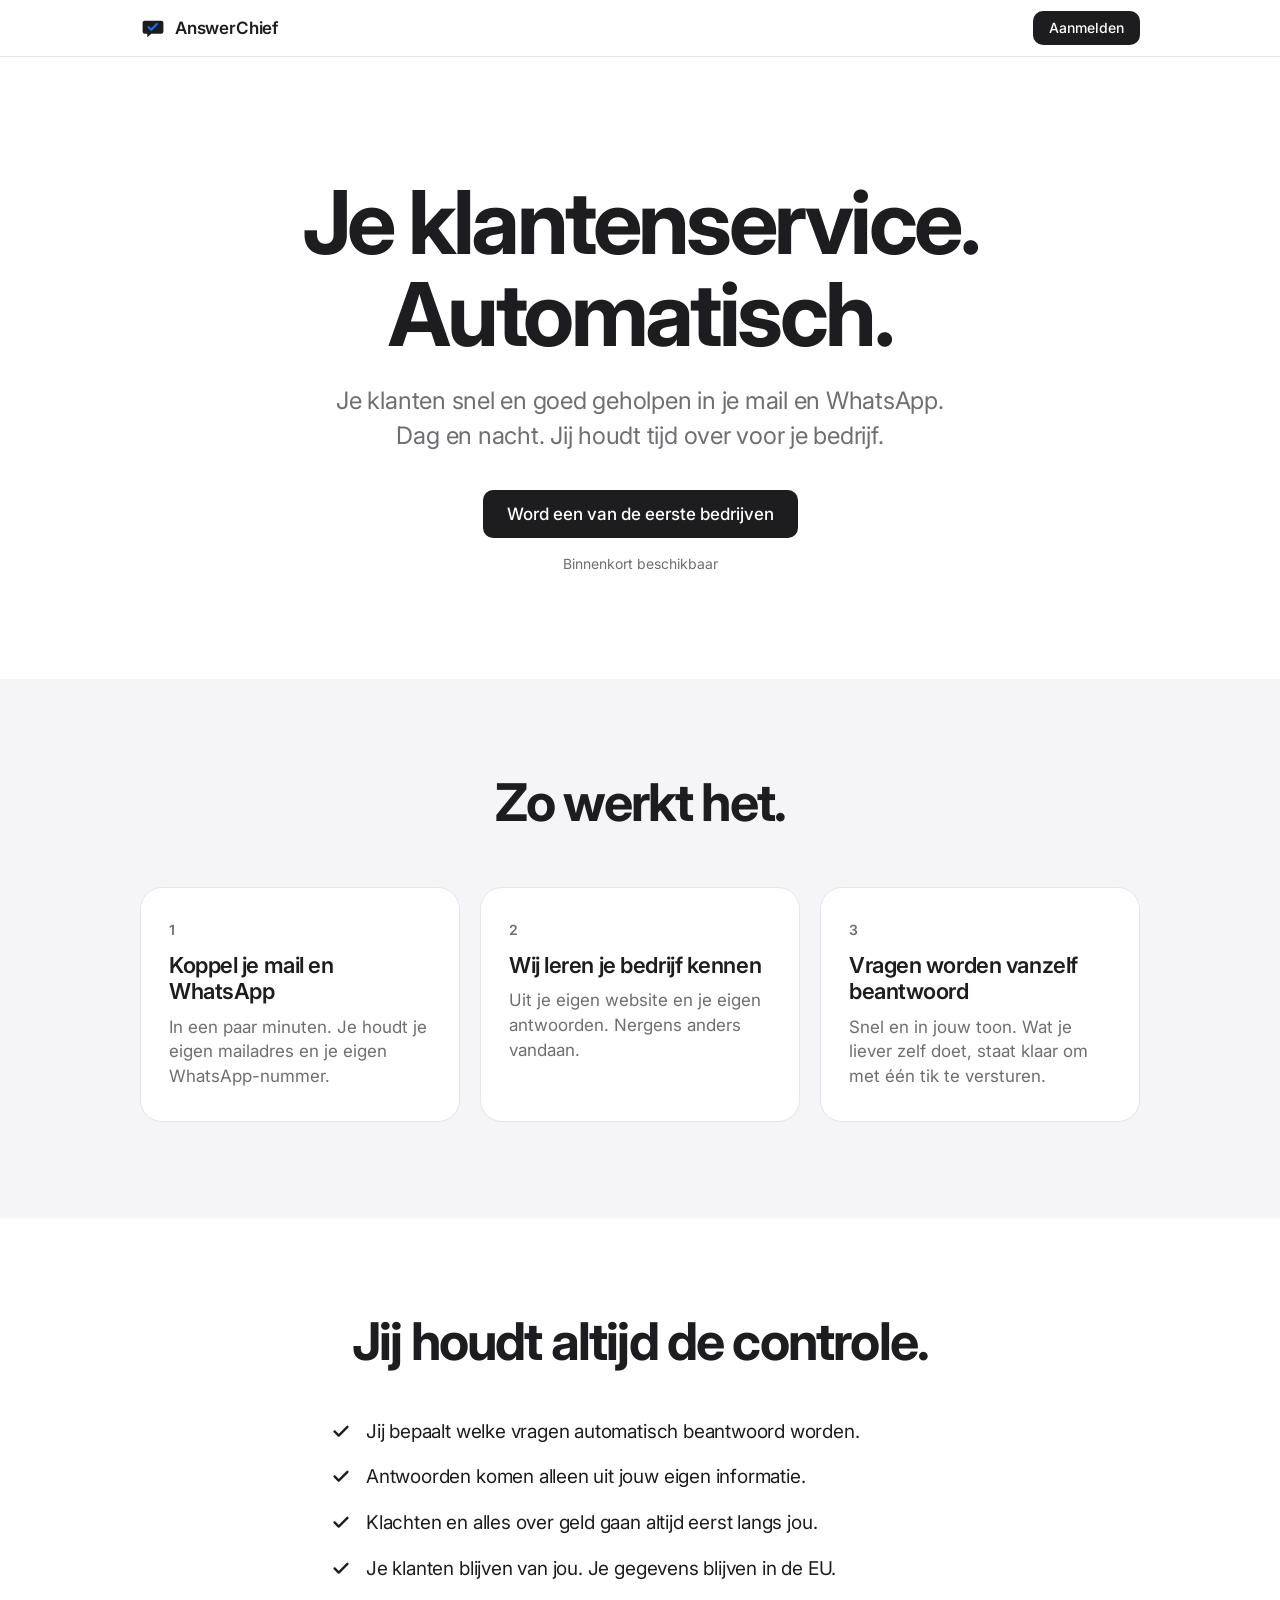
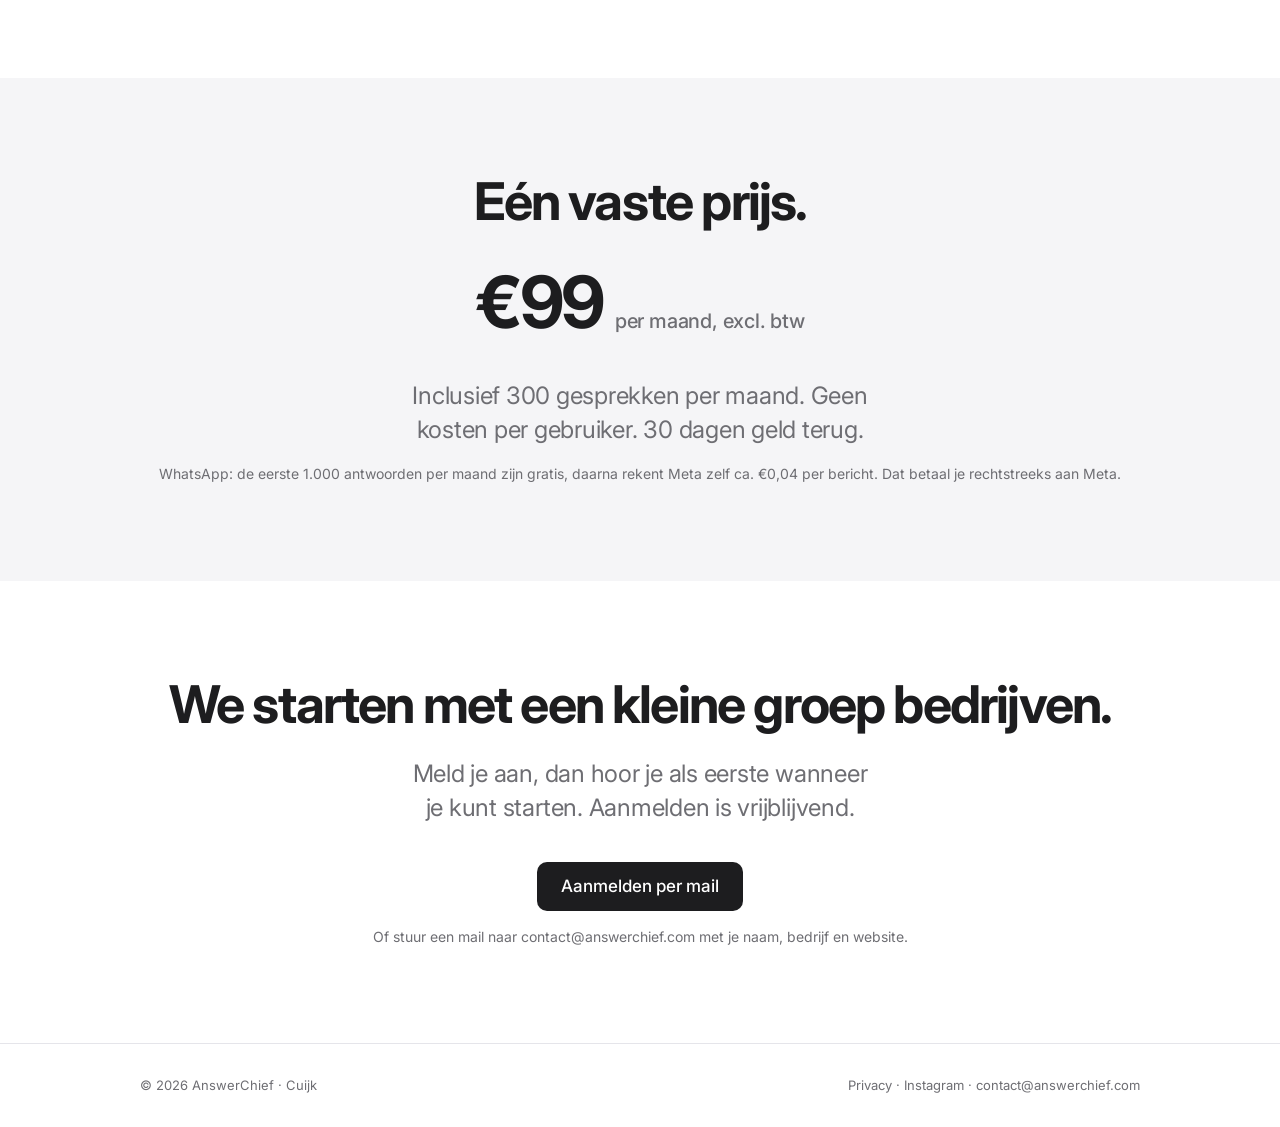
==== index.html @ 8c56862a "Add files via upload" ====
<!doctype html>
<html lang="nl">
<head>
<meta charset="utf-8">
<meta name="viewport" content="width=device-width,initial-scale=1,viewport-fit=cover">
<title>AnswerChief – Je klantenservice, automatisch</title>
<meta name="description" content="AnswerChief maakt je klantenservice in mail en WhatsApp automatisch. Je klanten snel en goed geholpen, jij tijd voor je bedrijf.">
<link rel="icon" href="logo.svg" type="image/svg+xml">
<link rel="preconnect" href="https://fonts.googleapis.com"><link rel="preconnect" href="https://fonts.gstatic.com" crossorigin>
<link rel="stylesheet" href="https://fonts.googleapis.com/css2?family=Inter:wght@400;500;600;700&display=swap">
<link rel="stylesheet" href="style.css">
<meta property="og:title" content="AnswerChief – Je klantenservice, automatisch">
<meta property="og:description" content="Je klanten snel en goed geholpen in je mail en WhatsApp. Jij tijd voor je bedrijf.">
</head>
<body>
<nav><div class="wrap"><a class="brand" href="/"><img src="logo.svg" alt="">AnswerChief</a><a class="btn small" href="#aanmelden">Aanmelden</a></div></nav>

<header class="hero center"><div class="wrap">
  <h1>Je klantenservice.<br>Automatisch.</h1>
  <p class="lead">Je klanten snel en goed geholpen in je mail en WhatsApp. Dag en nacht. Jij houdt tijd over voor je bedrijf.</p>
  <a class="btn" href="#aanmelden">Word een van de eerste bedrijven</a>
  <p class="note">Binnenkort beschikbaar</p>
</div></header>

<section class="soft center"><div class="wrap">
  <h2>Zo werkt het.</h2>
  <div class="grid">
    <div class="card"><div class="num">1</div><h3>Koppel je mail en WhatsApp</h3><p>In een paar minuten. Je houdt je eigen mailadres en je eigen WhatsApp-nummer.</p></div>
    <div class="card"><div class="num">2</div><h3>Wij leren je bedrijf kennen</h3><p>Uit je eigen website en je eigen antwoorden. Nergens anders vandaan.</p></div>
    <div class="card"><div class="num">3</div><h3>Vragen worden vanzelf beantwoord</h3><p>Snel en in jouw toon. Wat je liever zelf doet, staat klaar om met één tik te versturen.</p></div>
  </div>
</div></section>

<section class="center"><div class="wrap">
  <h2>Jij houdt altijd de controle.</h2>
  <ul class="list">
    <li>Jij bepaalt welke vragen automatisch beantwoord worden.</li>
    <li>Antwoorden komen alleen uit jouw eigen informatie.</li>
    <li>Klachten en alles over geld gaan altijd eerst langs jou.</li>
    <li>Je klanten blijven van jou. Je gegevens blijven in de EU.</li>
  </ul>
</div></section>

<section class="soft center"><div class="wrap">
  <h2>Eén vaste prijs.</h2>
  <p class="price">€99 <span>per maand, excl. btw</span></p>
  <p class="lead">Inclusief 300 gesprekken per maand. Geen kosten per gebruiker. 30 dagen geld terug.</p>
  <p class="note">WhatsApp: de eerste 1.000 antwoorden per maand zijn gratis, daarna rekent Meta zelf ca. €0,04 per bericht. Dat betaal je rechtstreeks aan Meta.</p>
</div></section>

<section class="center" id="aanmelden"><div class="wrap">
  <h2>We starten met een kleine groep bedrijven.</h2>
  <p class="lead">Meld je aan, dan hoor je als eerste wanneer je kunt starten. Aanmelden is vrijblijvend.</p>
  <a class="btn" href="mailto:contact@answerchief.com?subject=Aanmelden%20AnswerChief&amp;body=Naam%3A%0ABedrijf%3A%0AWebsite%3A%0AMail%2C%20WhatsApp%20of%20allebei%3A%0AOngeveer%20hoeveel%20klantvragen%20per%20week%3A%0A">Aanmelden per mail</a>
  <p class="note">Of stuur een mail naar contact@answerchief.com met je naam, bedrijf en website.</p>
</div></section>

<footer><div class="wrap">
  <span>© 2026 AnswerChief · Cuijk</span>
  <span><a href="privacy.html">Privacy</a> · <a href="https://instagram.com/answerchief" target="_blank" rel="noopener">Instagram</a> · contact@answerchief.com</span>
</div></footer>
</body>
</html>
---- style.css ----
:root{--bg:#FFFFFF;--soft:#F5F5F7;--ink:#1D1D1F;--muted:#6E6E73;--line:#E5E5EA;--accent:#1D1D1F}
*{box-sizing:border-box;margin:0;padding:0}
html{-webkit-text-size-adjust:100%}
body{font-family:Inter,-apple-system,BlinkMacSystemFont,Helvetica,Arial,sans-serif;-webkit-font-smoothing:antialiased;color:var(--ink);background:var(--bg);line-height:1.45;font-size:17px}
a{color:inherit}
.wrap{max-width:1040px;margin:0 auto;padding-left:max(20px,env(safe-area-inset-left));padding-right:max(20px,env(safe-area-inset-right))}
nav{position:sticky;top:0;z-index:10;background:rgba(255,255,255,.85);backdrop-filter:saturate(180%) blur(16px);-webkit-backdrop-filter:saturate(180%) blur(16px);border-bottom:1px solid var(--line)}
nav .wrap{display:flex;justify-content:space-between;align-items:center;height:56px}
.brand{display:flex;align-items:center;gap:9px;font-weight:600;letter-spacing:-.01em;text-decoration:none;font-size:17px}
.brand img{width:26px;height:26px}
.btn{display:inline-block;background:var(--accent);color:#fff;text-decoration:none;font-weight:500;border-radius:10px;padding:12px 24px;font-size:17px;transition:opacity .15s}
.btn:hover{opacity:.88}
.btn.small{padding:7px 16px;font-size:14px}
section{padding-block:96px}
.soft{background:var(--soft)}
.center{text-align:center}
.hero{padding-block:120px 104px}
h1{font-size:clamp(34px,9.4vw,88px);font-weight:700;line-height:1.04;letter-spacing:-.04em;text-wrap:balance}
h2{font-size:clamp(32px,5vw,52px);font-weight:700;line-height:1.08;letter-spacing:-.035em;text-wrap:balance}
.lead{font-size:clamp(19px,2.4vw,24px);color:var(--muted);margin:24px auto 0;max-width:640px;text-wrap:balance;letter-spacing:-.01em}
.hero .btn,.lead+.btn{margin-top:36px}
.note{margin-top:16px;font-size:14px;color:var(--muted)}
.grid{display:grid;grid-template-columns:repeat(3,1fr);gap:20px;margin-top:56px}
.card{background:#fff;border:1px solid var(--line);border-radius:22px;padding:32px 28px;text-align:left}
.num{font-size:14px;font-weight:600;letter-spacing:.08em;color:var(--muted)}
.card h3{font-size:22px;font-weight:600;letter-spacing:-.02em;margin-top:12px;line-height:1.2}
.card p{color:var(--muted);margin-top:10px}
.list{list-style:none;max-width:620px;margin:48px auto 0;text-align:left;display:grid;gap:18px}
.list li{display:flex;gap:14px;font-size:19px;letter-spacing:-.01em}
.list li::before{content:"";flex:none;width:22px;height:22px;margin-top:2px;background:url("data:image/svg+xml,%3Csvg xmlns='http://www.w3.org/2000/svg' viewBox='0 0 24 24'%3E%3Cpath d='M5 12.5l4.5 4.5L19 7.5' fill='none' stroke='%231D1D1F' stroke-width='2.6' stroke-linecap='round' stroke-linejoin='round'/%3E%3C/svg%3E") no-repeat center/contain}
.price{font-size:clamp(44px,7vw,72px);font-weight:700;letter-spacing:-.04em;margin-top:20px}
.price span{font-size:20px;font-weight:500;color:var(--muted);letter-spacing:-.01em}
footer{border-top:1px solid var(--line);padding-block:32px;font-size:13px;color:var(--muted)}
footer .wrap{display:flex;flex-wrap:wrap;gap:8px 24px;justify-content:space-between}
footer a{text-decoration:none}
footer a:hover{text-decoration:underline}
.doc{max-width:680px;padding-block:72px}
.doc h1{font-size:clamp(36px,6vw,52px)}
.doc h2{font-size:22px;letter-spacing:-.02em;margin-top:36px}
.doc p,.doc li{margin-top:12px;color:#3A3A3C}
.doc ul{padding-left:20px}
@media (max-width:760px){.grid{grid-template-columns:1fr}section{padding-block:72px}.hero{padding-block:88px 80px}}
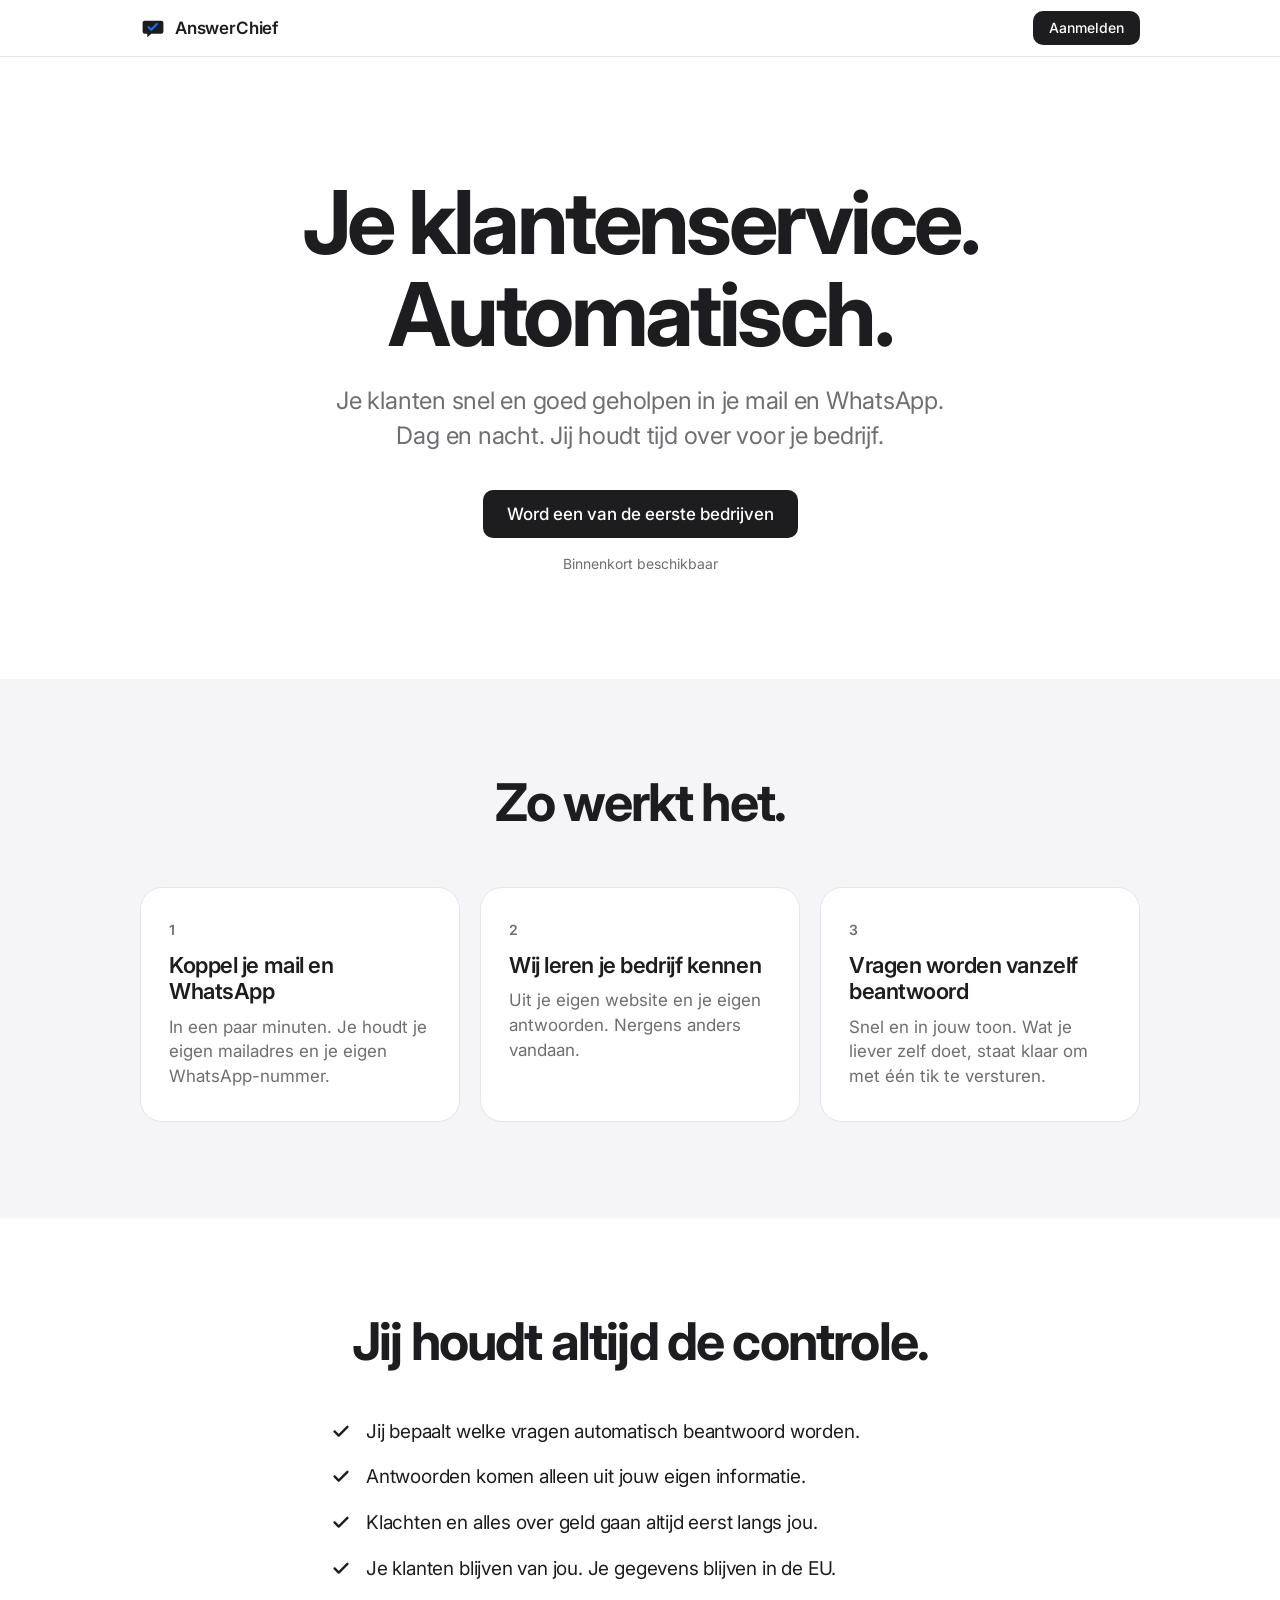
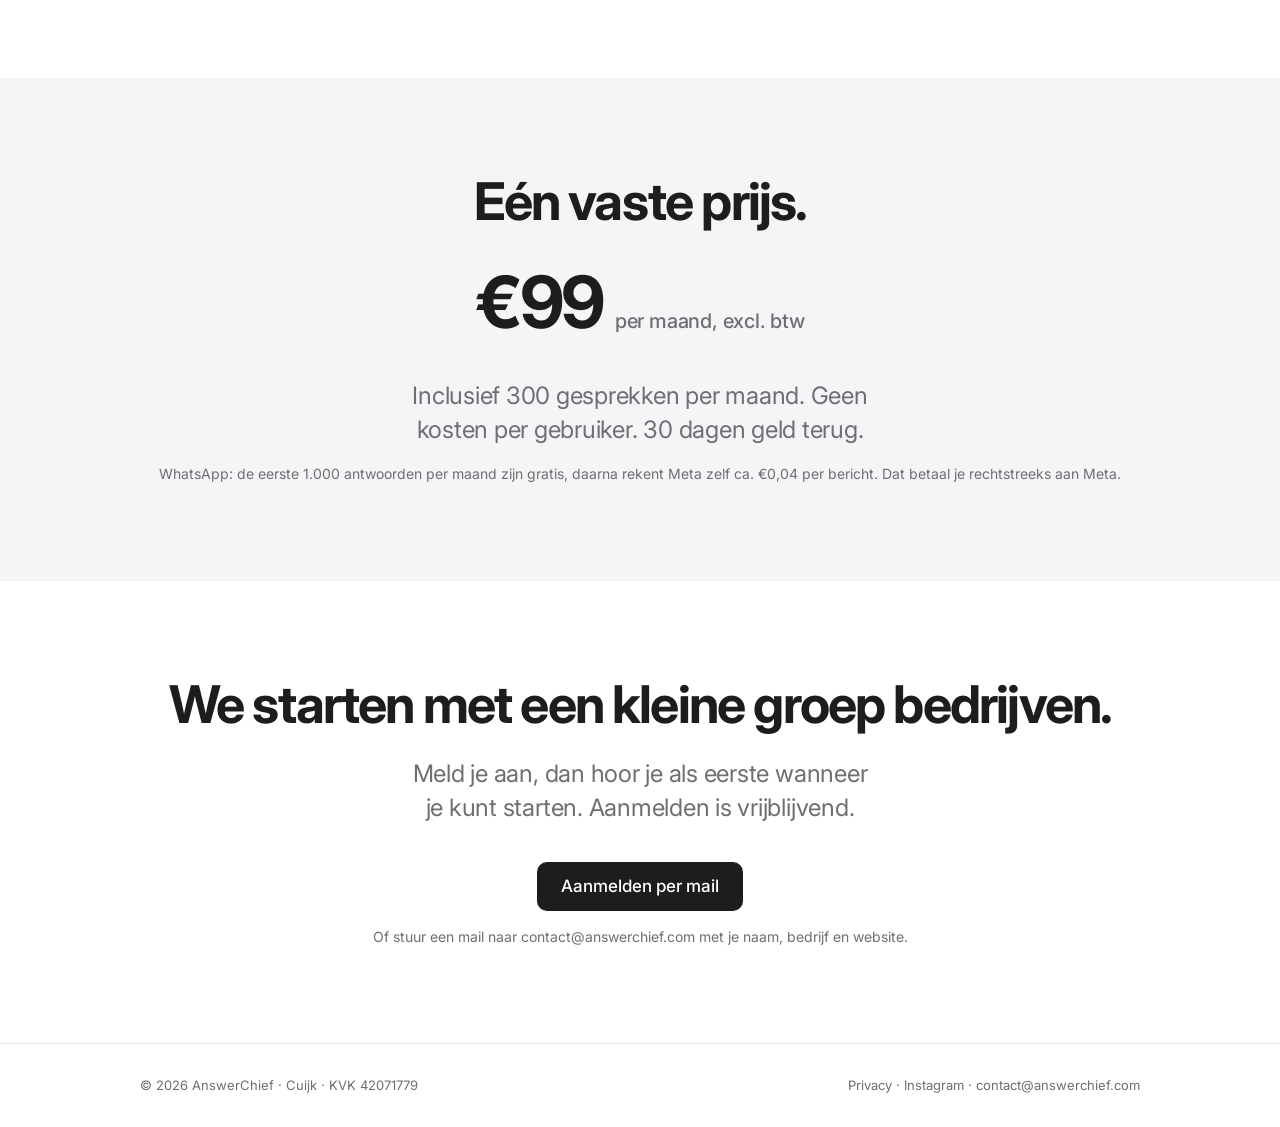
==== commit 1fc0fde0: "Add files via upload" ====
--- a/index.html
+++ b/index.html
@@ -56,7 +56,7 @@
 </div></section>
 
 <footer><div class="wrap">
-  <span>© 2026 AnswerChief · Cuijk</span>
+  <span>© 2026 AnswerChief · Cuijk · KVK 42071779</span>
   <span><a href="privacy.html">Privacy</a> · <a href="https://instagram.com/answerchief" target="_blank" rel="noopener">Instagram</a> · contact@answerchief.com</span>
 </div></footer>
 </body>
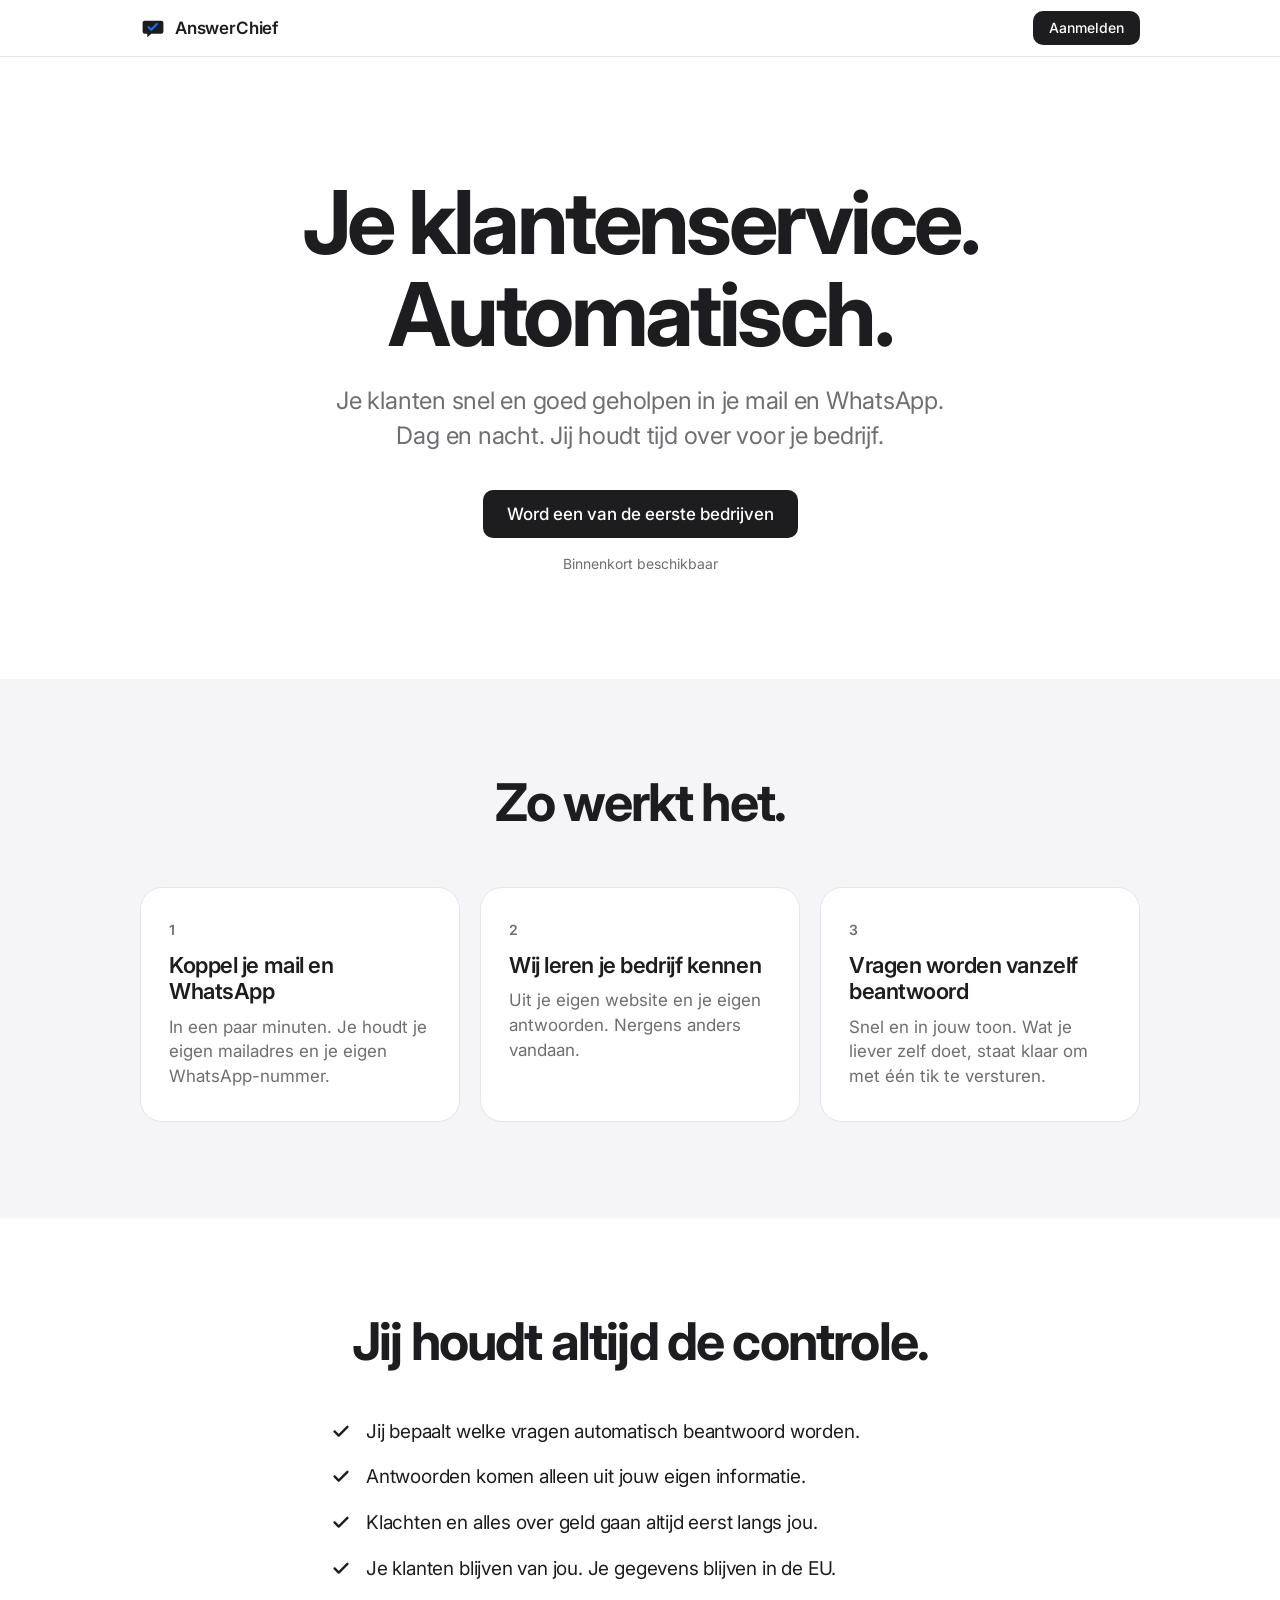
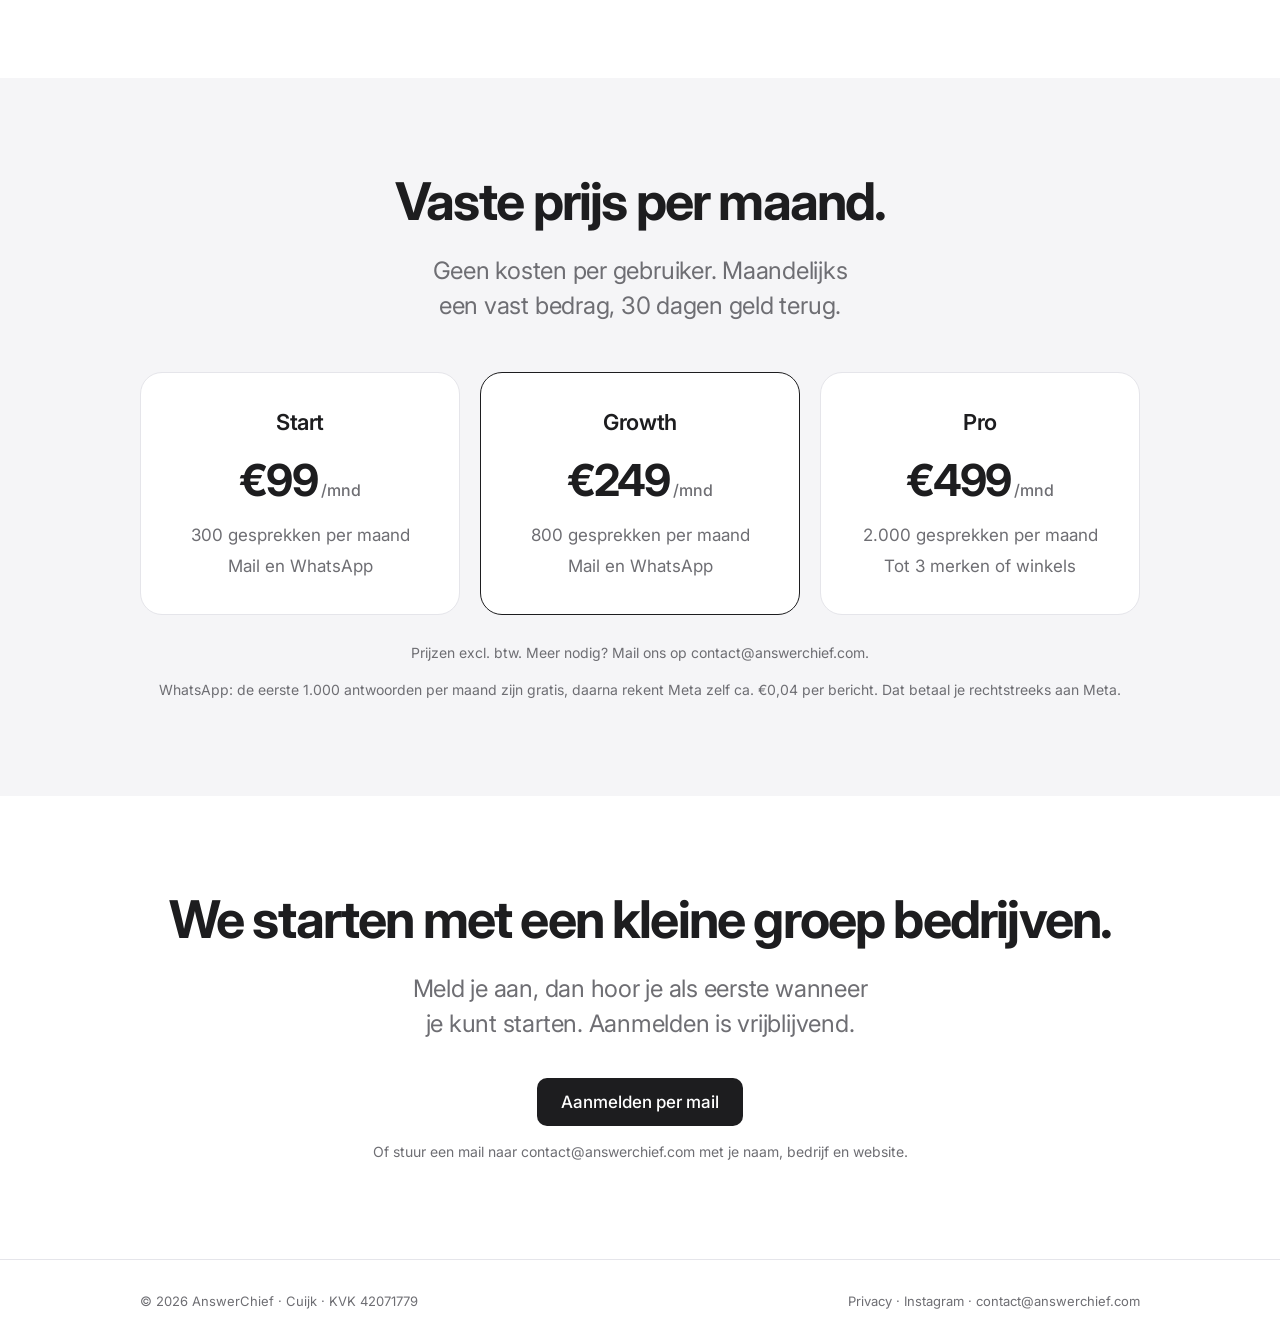
==== commit d8a745ea: "Add files via upload" ====
--- a/index.html
+++ b/index.html
@@ -42,9 +42,14 @@
 </div></section>
 
 <section class="soft center"><div class="wrap">
-  <h2>Eén vaste prijs.</h2>
-  <p class="price">€99 <span>per maand, excl. btw</span></p>
-  <p class="lead">Inclusief 300 gesprekken per maand. Geen kosten per gebruiker. 30 dagen geld terug.</p>
+  <h2>Vaste prijs per maand.</h2>
+  <p class="lead">Geen kosten per gebruiker. Maandelijks een vast bedrag, 30 dagen geld terug.</p>
+  <div class="grid plans">
+    <div class="card plan"><h3>Start</h3><p class="amount">€99<span> /mnd</span></p><p>300 gesprekken per maand</p><p>Mail en WhatsApp</p></div>
+    <div class="card plan pop"><h3>Growth</h3><p class="amount">€249<span> /mnd</span></p><p>800 gesprekken per maand</p><p>Mail en WhatsApp</p></div>
+    <div class="card plan"><h3>Pro</h3><p class="amount">€499<span> /mnd</span></p><p>2.000 gesprekken per maand</p><p>Tot 3 merken of winkels</p></div>
+  </div>
+  <p class="note">Prijzen excl. btw. Meer nodig? Mail ons op contact@answerchief.com.</p>
   <p class="note">WhatsApp: de eerste 1.000 antwoorden per maand zijn gratis, daarna rekent Meta zelf ca. €0,04 per bericht. Dat betaal je rechtstreeks aan Meta.</p>
 </div></section>
 
--- a/style.css
+++ b/style.css
@@ -40,3 +40,12 @@
 .doc p,.doc li{margin-top:12px;color:#3A3A3C}
 .doc ul{padding-left:20px}
 @media (max-width:760px){.grid{grid-template-columns:1fr}section{padding-block:72px}.hero{padding-block:88px 80px}}
+.plans{margin-top:48px;margin-bottom:28px}
+.plan{position:relative;text-align:center;padding:36px 24px}
+.plan h3{margin-top:0}
+.plan .amount{font-size:44px;font-weight:700;letter-spacing:-.04em;color:var(--ink);margin:14px 0 10px}
+.plan .amount span{font-size:16px;font-weight:500;color:var(--muted);letter-spacing:0}
+.plan p{margin-top:6px}
+.plan.pop{border:1.5px solid var(--ink)}
+.tag{position:absolute;top:-12px;left:50%;transform:translateX(-50%);background:var(--ink);color:#fff;font-size:12px;font-weight:600;letter-spacing:.04em;padding:4px 12px;border-radius:6px;white-space:nowrap}
+@media (max-width:760px){.plans{gap:28px}}
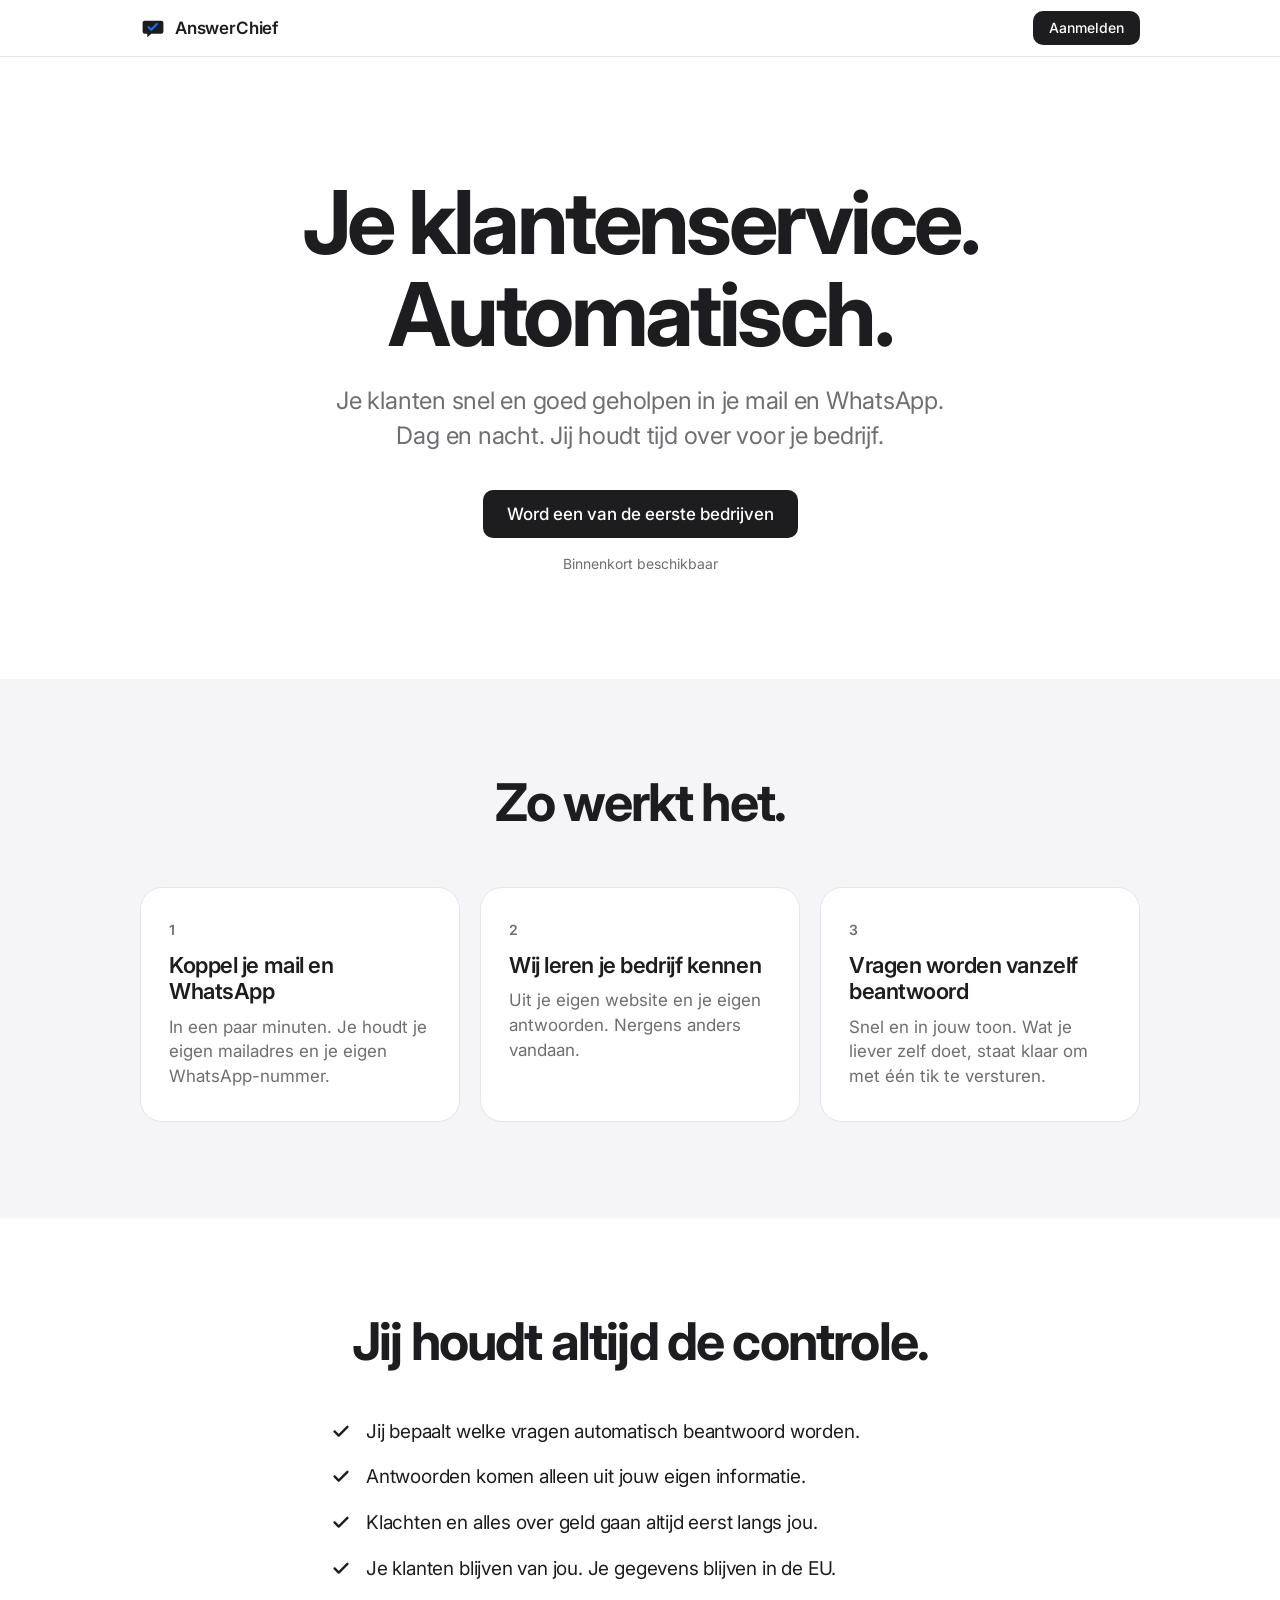
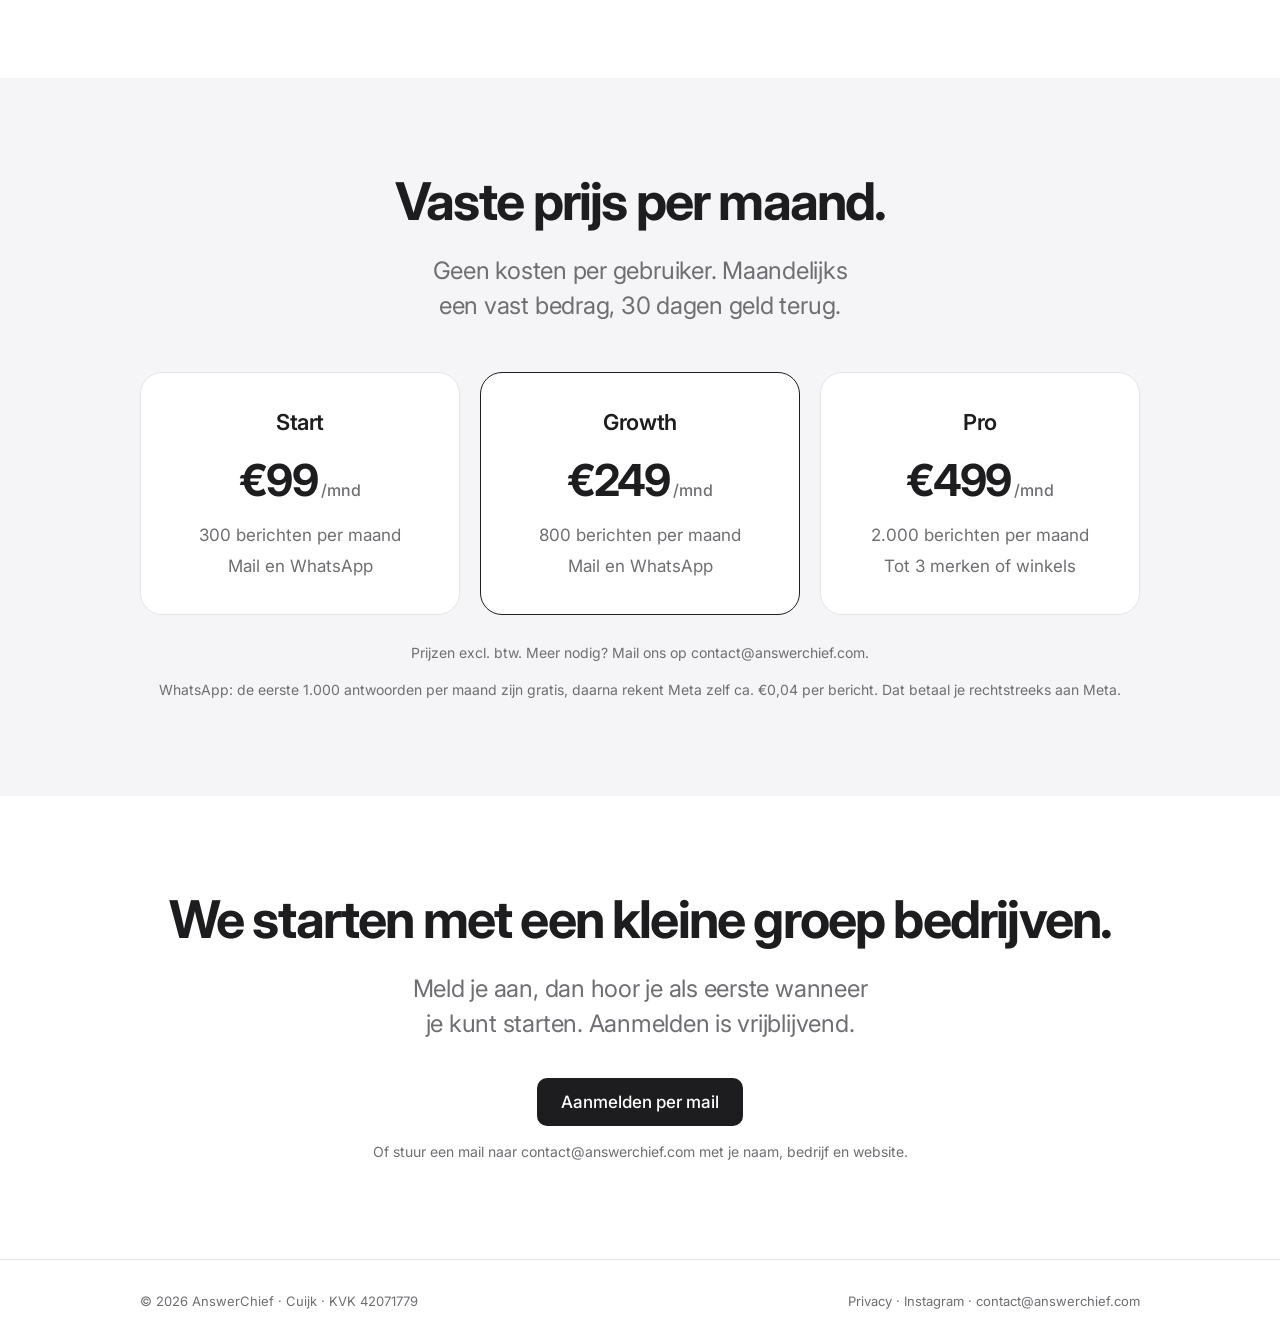
==== commit 89d0a677: "Add files via upload" ====
--- a/index.html
+++ b/index.html
@@ -45,9 +45,9 @@
   <h2>Vaste prijs per maand.</h2>
   <p class="lead">Geen kosten per gebruiker. Maandelijks een vast bedrag, 30 dagen geld terug.</p>
   <div class="grid plans">
-    <div class="card plan"><h3>Start</h3><p class="amount">€99<span> /mnd</span></p><p>300 gesprekken per maand</p><p>Mail en WhatsApp</p></div>
-    <div class="card plan pop"><h3>Growth</h3><p class="amount">€249<span> /mnd</span></p><p>800 gesprekken per maand</p><p>Mail en WhatsApp</p></div>
-    <div class="card plan"><h3>Pro</h3><p class="amount">€499<span> /mnd</span></p><p>2.000 gesprekken per maand</p><p>Tot 3 merken of winkels</p></div>
+    <div class="card plan"><h3>Start</h3><p class="amount">€99<span> /mnd</span></p><p>300 berichten per maand</p><p>Mail en WhatsApp</p></div>
+    <div class="card plan pop"><h3>Growth</h3><p class="amount">€249<span> /mnd</span></p><p>800 berichten per maand</p><p>Mail en WhatsApp</p></div>
+    <div class="card plan"><h3>Pro</h3><p class="amount">€499<span> /mnd</span></p><p>2.000 berichten per maand</p><p>Tot 3 merken of winkels</p></div>
   </div>
   <p class="note">Prijzen excl. btw. Meer nodig? Mail ons op contact@answerchief.com.</p>
   <p class="note">WhatsApp: de eerste 1.000 antwoorden per maand zijn gratis, daarna rekent Meta zelf ca. €0,04 per bericht. Dat betaal je rechtstreeks aan Meta.</p>
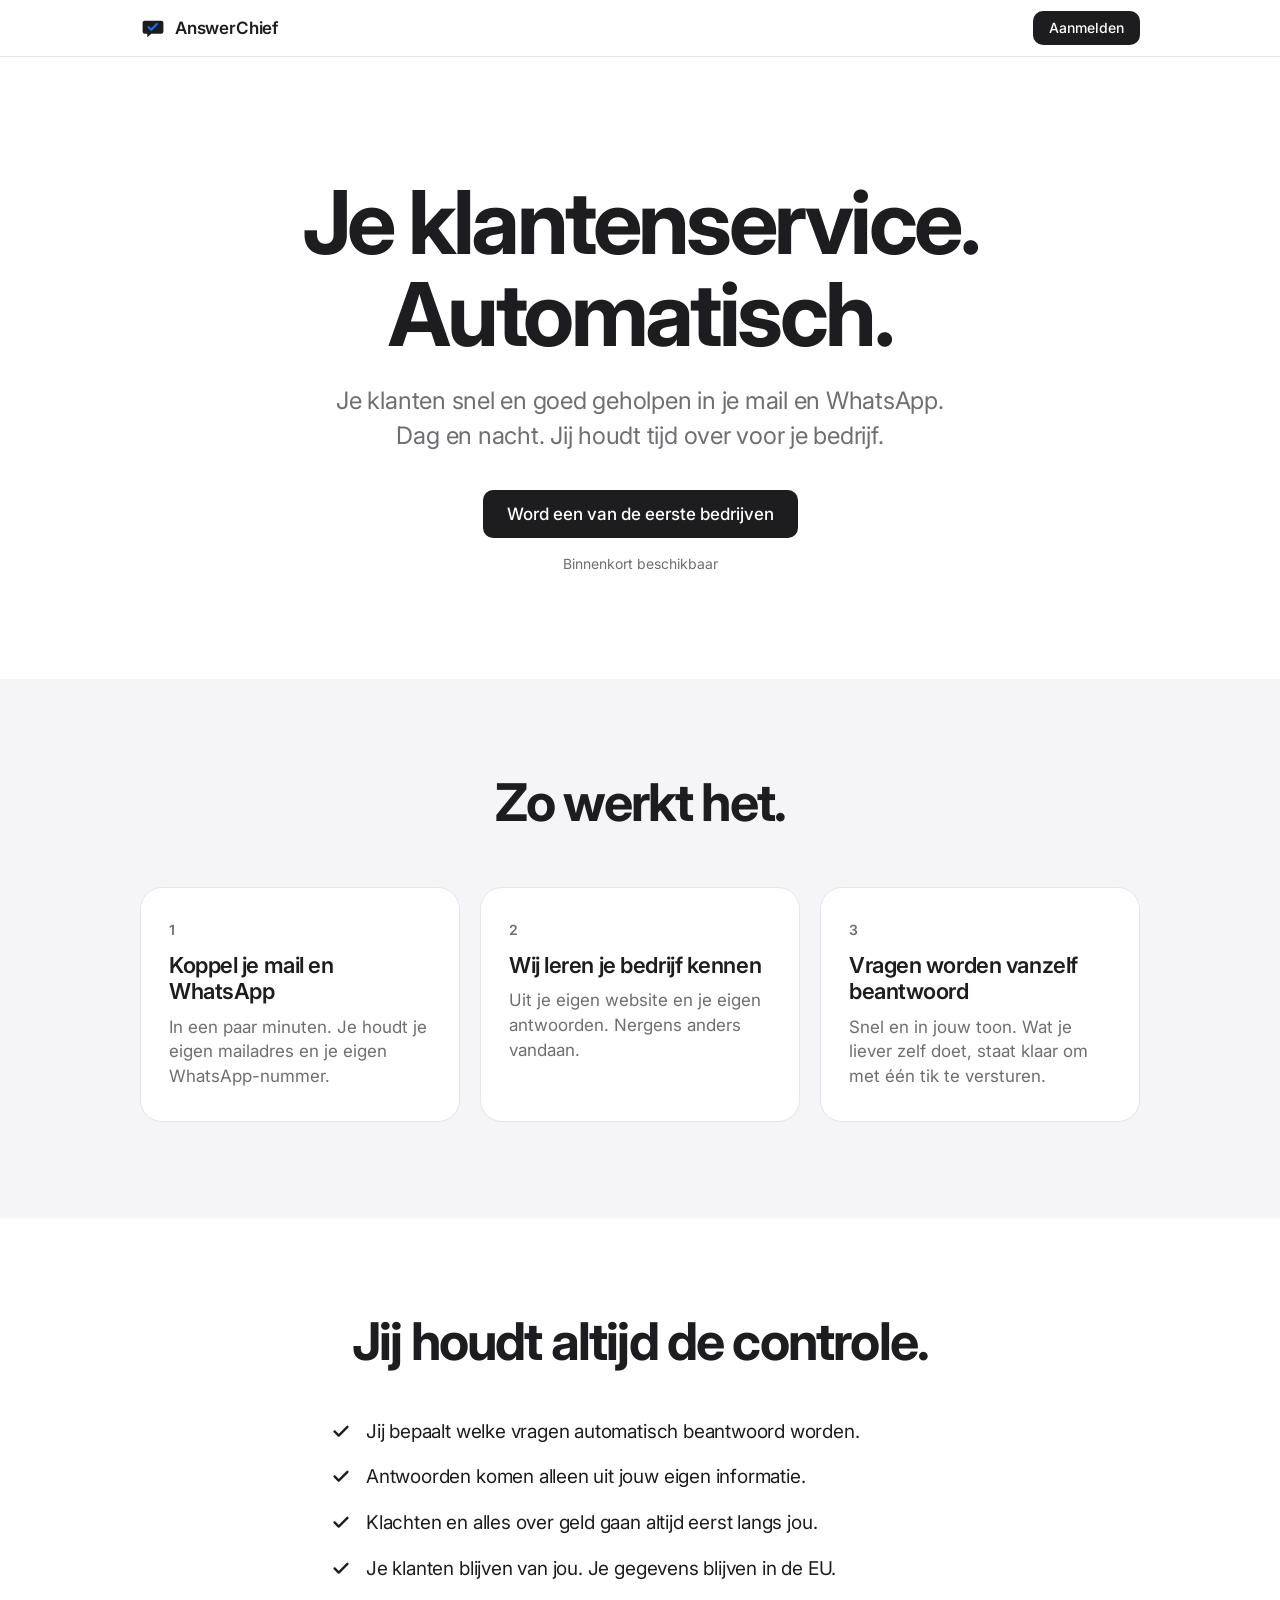
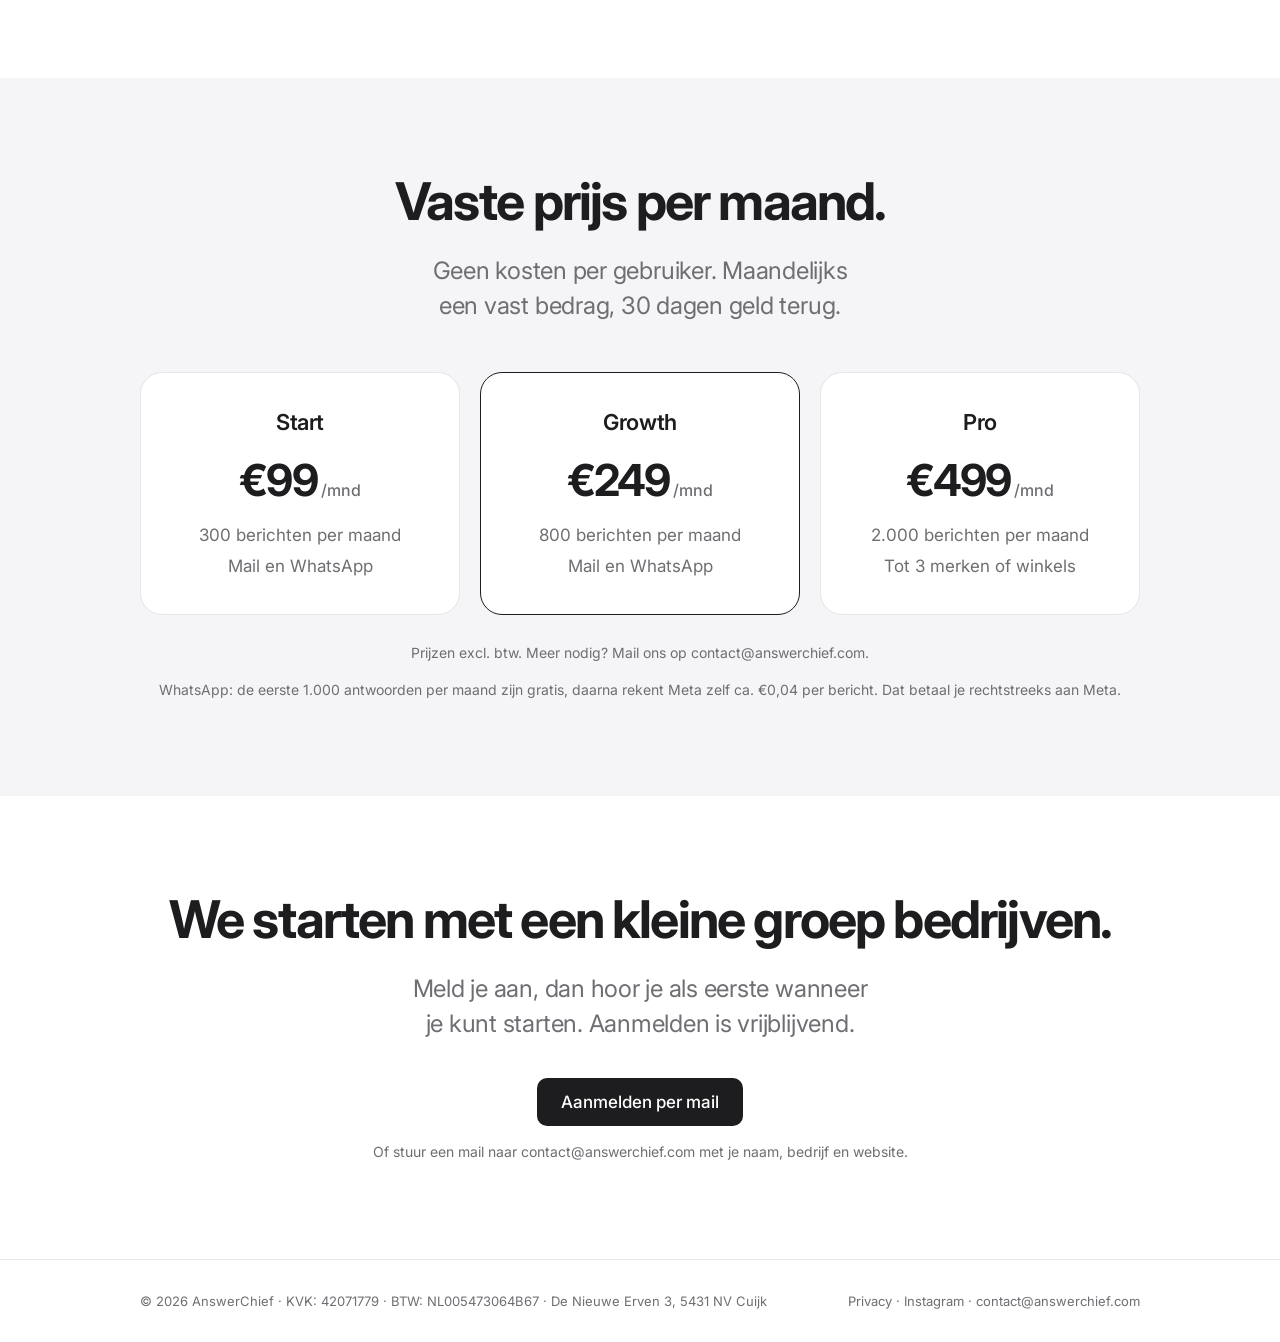
==== commit afc95638: "Footer: KVK, BTW en adres" ====
--- a/index.html
+++ b/index.html
@@ -61,7 +61,7 @@
 </div></section>
 
 <footer><div class="wrap">
-  <span>© 2026 AnswerChief · Cuijk · KVK 42071779</span>
+  <span>© 2026 AnswerChief · KVK: 42071779 · BTW: NL005473064B67 · De Nieuwe Erven 3, 5431 NV Cuijk</span>
   <span><a href="privacy.html">Privacy</a> · <a href="https://instagram.com/answerchief" target="_blank" rel="noopener">Instagram</a> · contact@answerchief.com</span>
 </div></footer>
 </body>
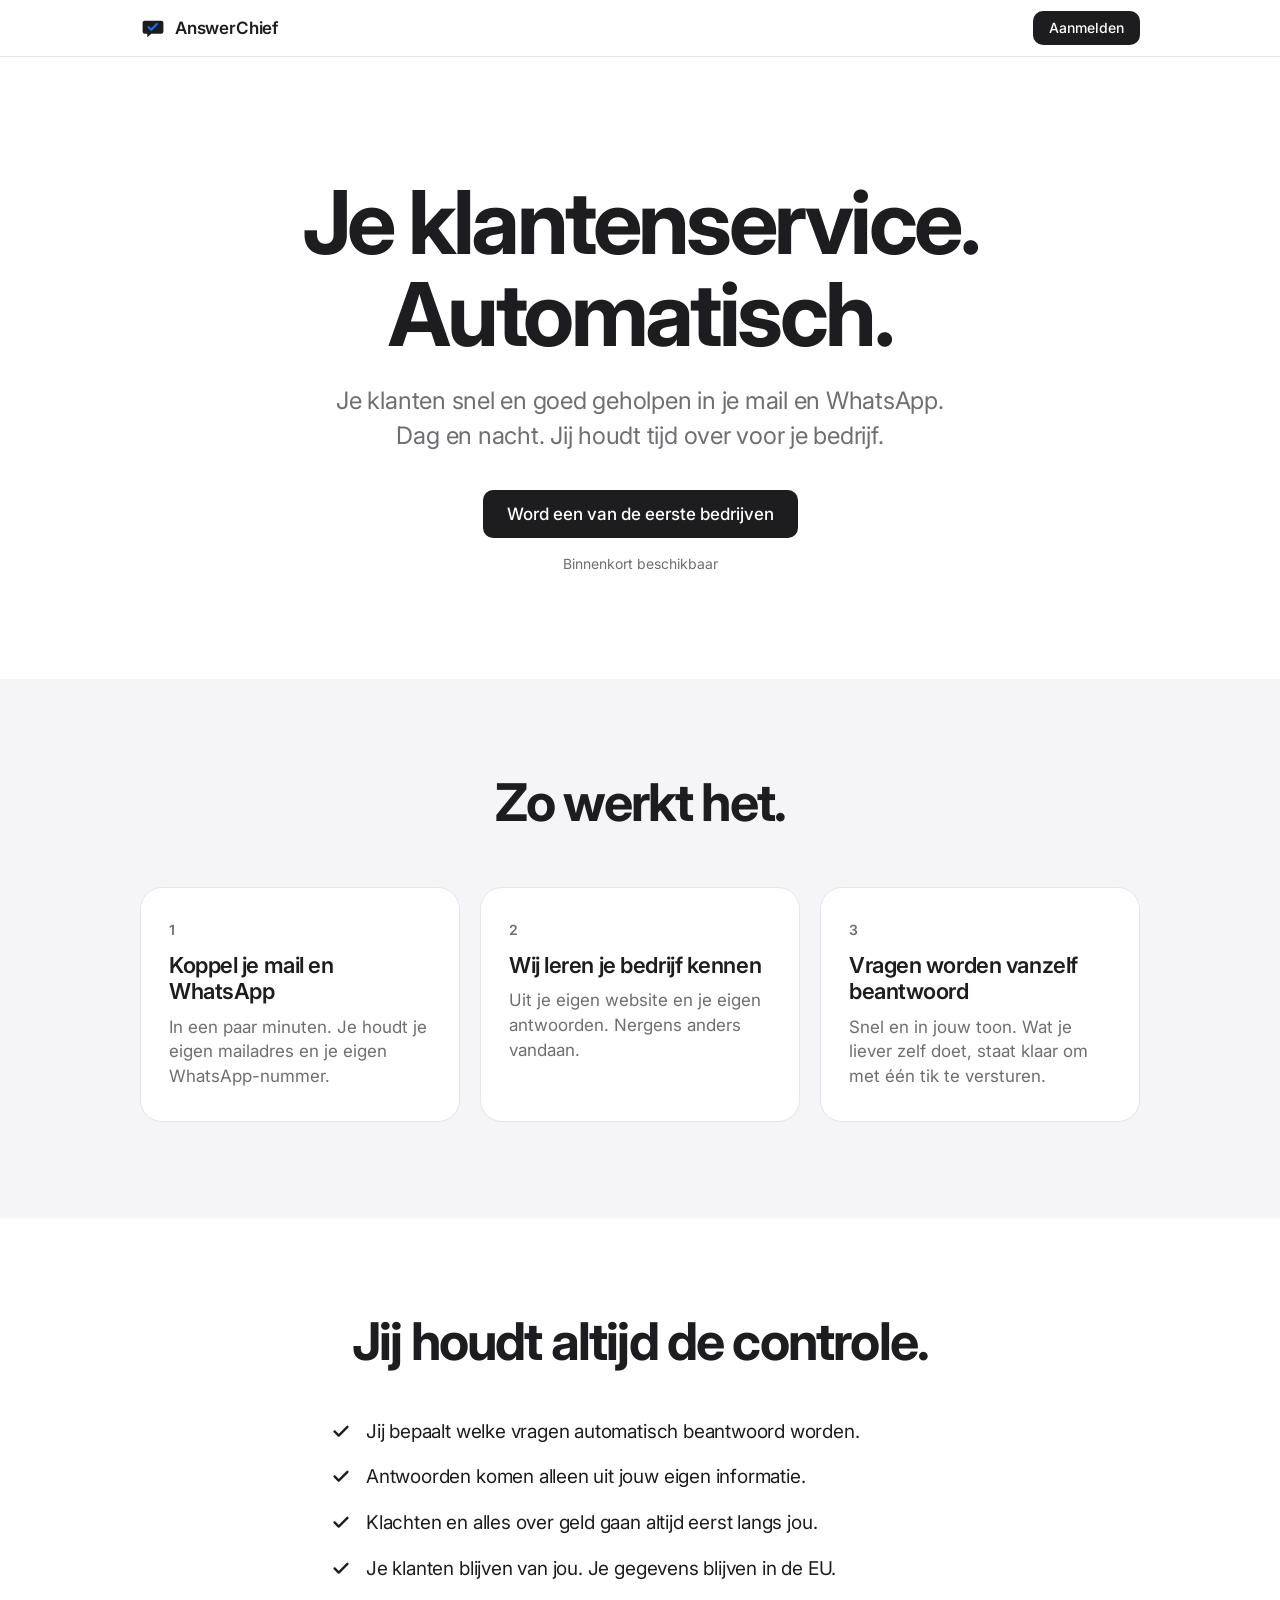
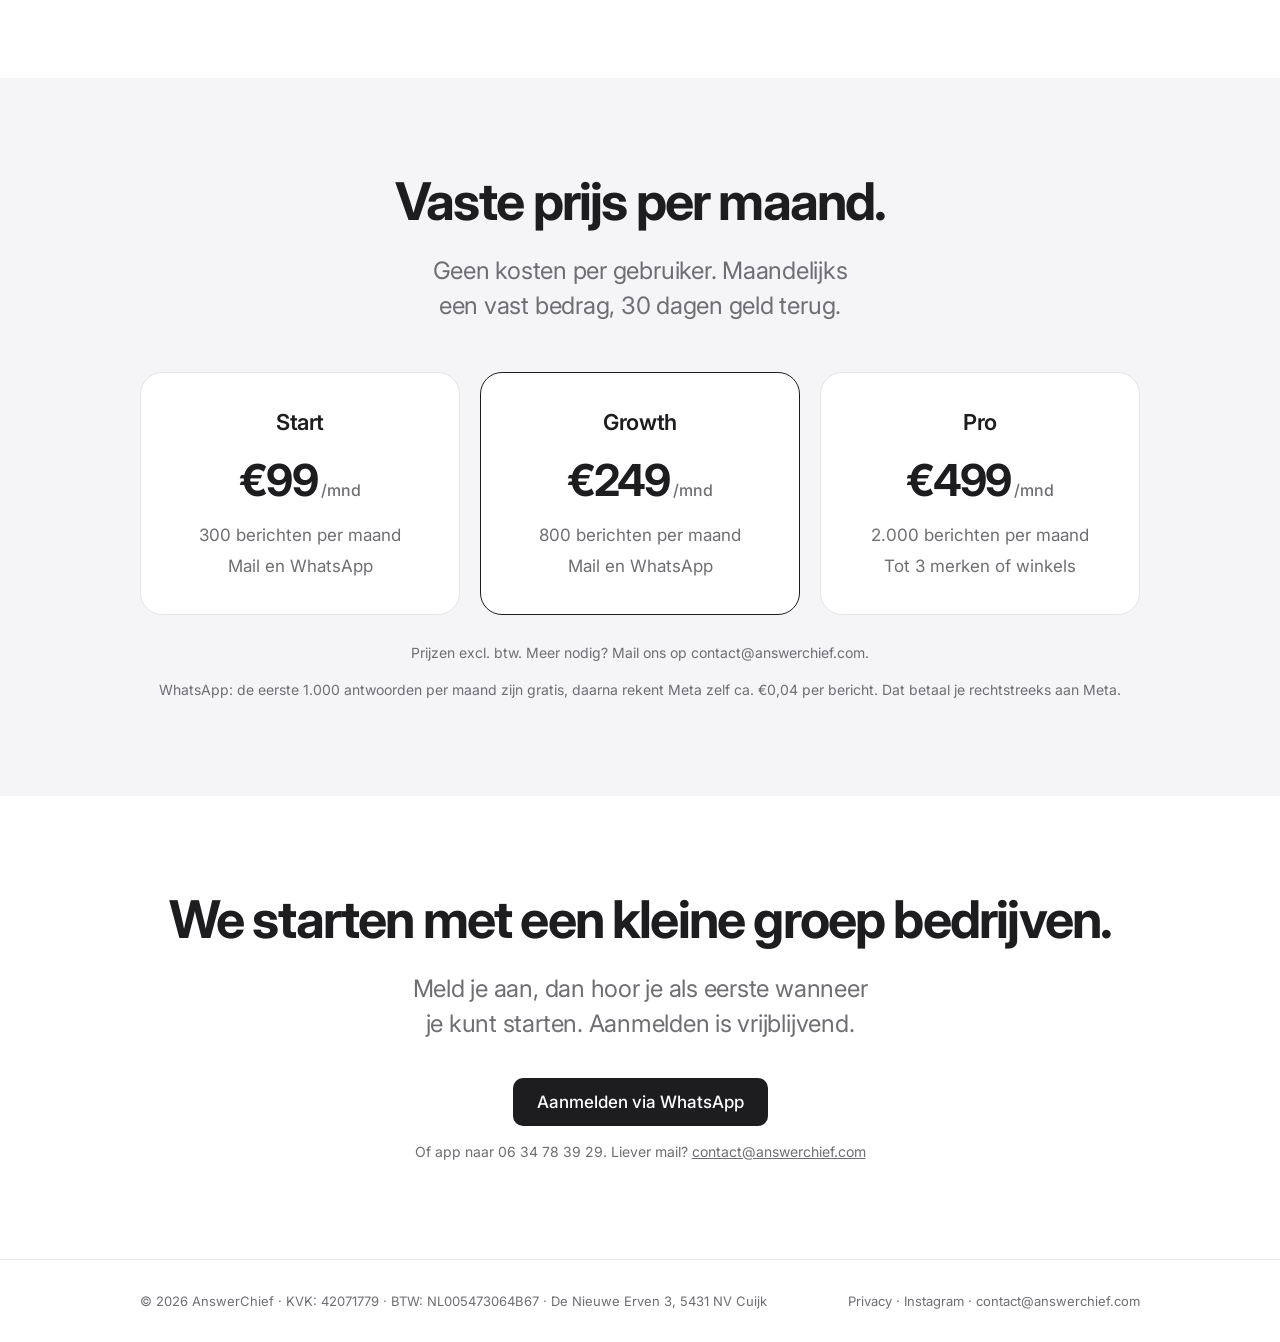
==== commit 05e4c55c: "Aanmelden via WhatsApp" ====
--- a/index.html
+++ b/index.html
@@ -56,8 +56,8 @@
 <section class="center" id="aanmelden"><div class="wrap">
   <h2>We starten met een kleine groep bedrijven.</h2>
   <p class="lead">Meld je aan, dan hoor je als eerste wanneer je kunt starten. Aanmelden is vrijblijvend.</p>
-  <a class="btn" href="mailto:contact@answerchief.com?subject=Aanmelden%20AnswerChief&amp;body=Naam%3A%0ABedrijf%3A%0AWebsite%3A%0AMail%2C%20WhatsApp%20of%20allebei%3A%0AOngeveer%20hoeveel%20klantvragen%20per%20week%3A%0A">Aanmelden per mail</a>
-  <p class="note">Of stuur een mail naar contact@answerchief.com met je naam, bedrijf en website.</p>
+  <a class="btn" href="https://wa.me/31634783929?text=Hoi%21%20Ik%20wil%20me%20aanmelden%20voor%20AnswerChief.%0ANaam%3A%0ABedrijf%3A%0AWebsite%3A%0AMail%2C%20WhatsApp%20of%20allebei%3A%0AOngeveer%20hoeveel%20klantvragen%20per%20week%3A" target="_blank" rel="noopener">Aanmelden via WhatsApp</a>
+  <p class="note">Of app naar 06 34 78 39 29. Liever mail? <a href="mailto:contact@answerchief.com?subject=Aanmelden%20AnswerChief&amp;body=Naam%3A%0ABedrijf%3A%0AWebsite%3A%0AMail%2C%20WhatsApp%20of%20allebei%3A%0AOngeveer%20hoeveel%20klantvragen%20per%20week%3A%0A">contact@answerchief.com</a></p>
 </div></section>
 
 <footer><div class="wrap">
